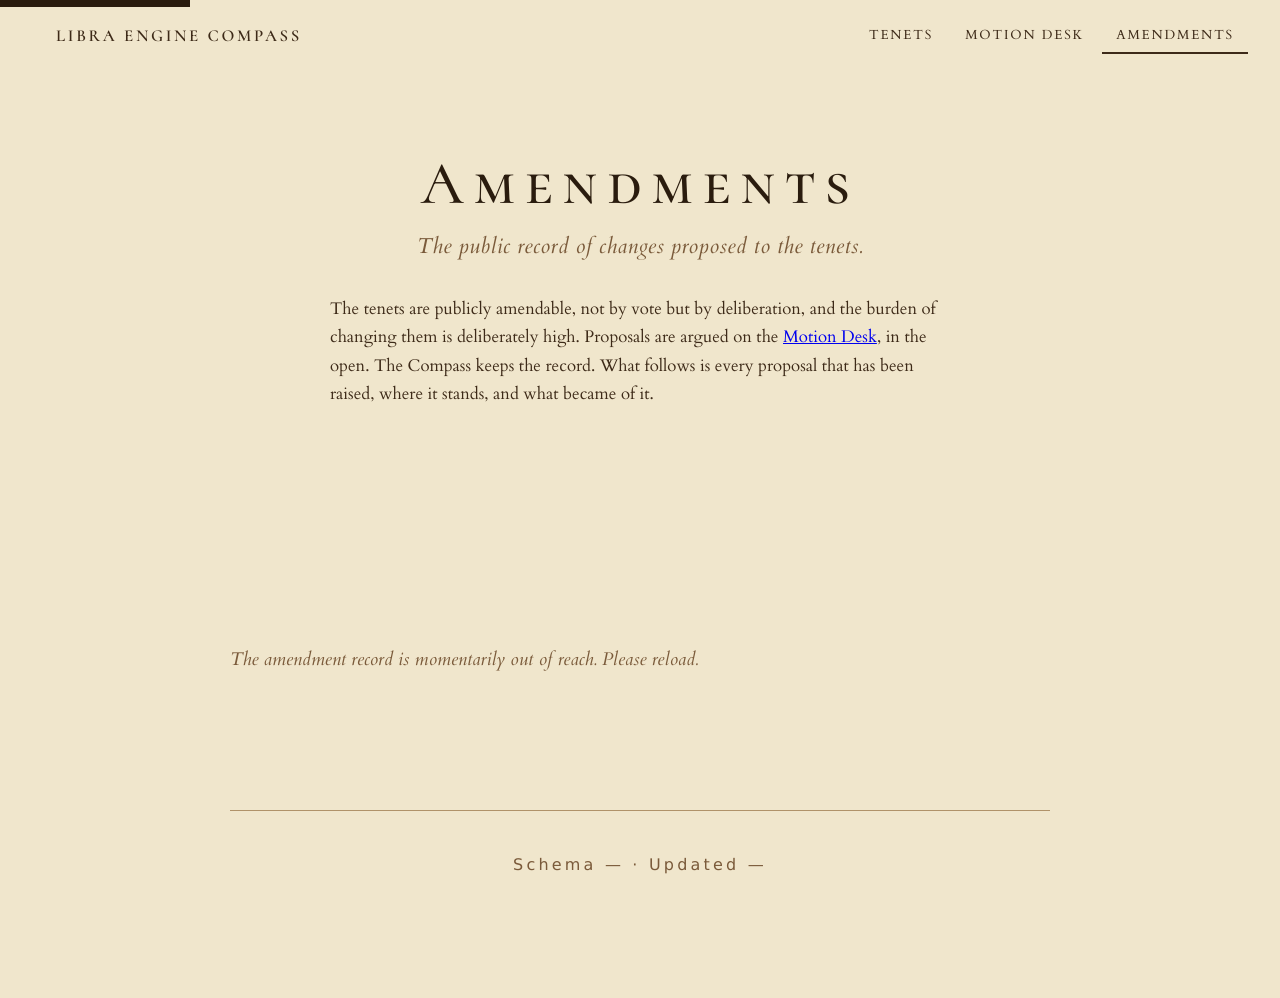
==== backend/governance/static/amendments/index.html @ 4e9e2b90 "Decoupling Part 2 Cut 2: the legislature (venue + write-back + edition adoption) The lecg governance" ====
<!DOCTYPE html>
<html lang="en">
<head>
  <meta charset="UTF-8">
  <meta name="viewport" content="width=device-width, initial-scale=1.0">
  <title>Amendments &middot; Libra Engine Compass</title>
  <meta name="description" content="The public record of amendments to the tenets: proposals raised, deliberated, ratified, covered, and rejected. The standard is publicly amendable, not by vote but by deliberation.">
  <link rel="canonical" href="https://lecg.libraengine.com/amendments/">
  <meta property="og:type" content="website">
  <meta property="og:url" content="https://lecg.libraengine.com/amendments/">
  <meta property="og:title" content="Amendments &middot; Libra Engine Compass">
  <meta property="og:description" content="The public record of amendments to the tenets.">

  <link rel="preconnect" href="https://fonts.googleapis.com">
  <link rel="preconnect" href="https://fonts.gstatic.com" crossorigin>
  <link href="https://fonts.googleapis.com/css2?family=Cardo:ital,wght@0,400;0,700;1,400&family=Cormorant+SC:wght@400;500;600;700&display=swap" rel="stylesheet">

  <link rel="stylesheet" href="amendments.css">
  <link rel="stylesheet" href="../venue.css">
</head>
<body>
  <a class="skip-nav" href="#main">Skip to content</a>

  <header class="lecg-header">
    <a class="lecg-wordmark" href="/" aria-label="Libra Engine Compass governance home">
      <span class="lecg-wordmark-mark" aria-hidden="true"></span>
      <span>Libra Engine Compass</span>
    </a>
    <nav class="lecg-nav" aria-label="Governance sections">
      <a href="/tenets/">Tenets</a>
      <a href="/motion-desk/">Motion Desk</a>
      <a href="/amendments/" aria-current="page">Amendments</a>
    </nav>
  </header>

  <main id="main" class="am-main">

    <section class="am-hero">
      <h1 class="am-title">Amendments</h1>
      <p class="am-kicker">The public record of changes proposed to the tenets.</p>
      <p class="am-preamble">
        The tenets are publicly amendable, not by vote but by deliberation,
        and the burden of changing them is deliberately high. Proposals are
        argued on the <a href="/motion-desk/">Motion Desk</a>, in the open.
        The Compass keeps the record. What follows is every proposal that has
        been raised, where it stands, and what became of it.
      </p>
      <div class="am-cta-row" id="venue-cta">
        <!-- populated from venue in the amendment log -->
      </div>
    </section>

    <section class="am-thresholds" aria-label="Ratification thresholds">
      <div class="am-thresh-grid" id="thresholds"></div>
    </section>

    <section class="am-sections" id="sections" aria-label="Amendments by status">
      <!-- one .am-group per status; populated from amendments[] -->
    </section>

    <footer class="am-footer">
      <p class="footer-note">Schema <span id="schema-version">&mdash;</span> &middot; Updated <span id="updated-at">&mdash;</span></p>
    </footer>

  </main>

  <script src="../js/lecg-auth.js"></script>
  <script src="amendments.js"></script>
</body>
</html>
---- backend/governance/static/amendments/amendments.css ----
/* ==========================================================================
   Amendments — public record of proposals, deliberations, and outcomes.
   Shares the tenets-page aesthetic (Cardo + Cormorant SC, dark base).
   ========================================================================== */

:root {
  /* Cream/brown deliberation palette. Matches motion-desk. The
     tenets page stays dark on purpose -- the constitution and the
     room where it's deliberated should not look the same. */
  --am-bg: #f0e6cc;            /* page background */
  --am-bg-soft: #e6dcbf;       /* cards, panels, modal */
  --am-ink: #3d2a18;           /* body text */
  --am-ink-bright: #2a1c0e;    /* headings */
  --am-ink-dim: #7a5a3a;       /* chrome, meta, italic copy */
  --am-rule: #b09269;          /* borders */
  --am-gold: #a07a2a;          /* gold accent deepened for cream */
  --am-proposed: #1e5fb0;
  --am-deliberating: #966619;
  --am-ratified: #1f8a3a;
  --am-covered: #6f5635;
  --am-rejected: #b02824;

  /* Type stacks. Cormorant SC is reserved for actual heading titles
     only (page H1, group H2s, modal H2). All other chrome uses the
     system sans stack. */
  --am-font-title: 'Cormorant SC', serif;
  --am-font-chrome: -apple-system, BlinkMacSystemFont, "Segoe UI", system-ui, sans-serif;
}

*, *::before, *::after { box-sizing: border-box; }

html, body {
  margin: 0;
  padding: 0;
  background: var(--am-bg);
  color: var(--am-ink);
}

body {
  font-family: 'Cardo', Georgia, 'Times New Roman', serif;
  font-size: 18px;
  line-height: 1.7;
  -webkit-font-smoothing: antialiased;
  -moz-osx-font-smoothing: grayscale;
  text-rendering: geometricPrecision;
}

.sr-only {
  position: absolute; width: 1px; height: 1px;
  padding: 0; margin: -1px; overflow: hidden;
  clip: rect(0, 0, 0, 0); white-space: nowrap; border: 0;
}

.skip-nav {
  position: absolute; top: -40px; left: 0;
  background: var(--am-ink-bright); color: var(--am-bg);
  padding: 8px 16px; z-index: 100;
  text-decoration: none;
  font-family: var(--am-font-chrome);
  letter-spacing: 0.08em;
}
.skip-nav:focus { top: 0; }

/* ─── Header ──────────────────────────────────────────────────────── */

.am-header {
  display: flex;
  justify-content: flex-start;
  align-items: center;
  padding: 20px 32px;
  border-bottom: 1px solid var(--am-rule);
  background: var(--am-bg);
}

.back-link {
  display: inline-flex;
  align-items: center;
  gap: 10px;
  color: var(--am-ink);
  text-decoration: none;
  font-family: var(--am-font-chrome);
  font-weight: 500;
  font-size: 0.95rem;
  letter-spacing: 0.12em;
  transition: color 0.2s;
}
.back-link:hover { color: var(--am-ink-bright); }
.back-link svg { display: block; }

/* ─── Main layout ─────────────────────────────────────────────────── */

.am-main {
  max-width: 1100px;
  margin: 0 auto;
  padding: 80px 32px 120px;
}

/* ─── Hero ────────────────────────────────────────────────────────── */

.am-hero {
  max-width: 720px;
  margin: 0 auto 80px;
  text-align: center;
}

.am-title {
  font-family: var(--am-font-title);
  font-weight: 500;
  font-size: clamp(2.4rem, 5vw, 3.8rem);
  letter-spacing: 0.16em;
  color: var(--am-ink-bright);
  margin: 0 0 12px;
  line-height: 1.1;
}

.am-under-dev {
  display: block;
  text-align: center;
  font-family: -apple-system, BlinkMacSystemFont, "Segoe UI", system-ui, sans-serif;
  font-weight: 800;
  font-size: clamp(1.1rem, 2.2vw, 1.5rem);
  letter-spacing: 0.38em;
  color: var(--am-gold);
  margin: 20px auto 28px;
  padding: 12px 0;
  max-width: 560px;
  border-top: 2px solid var(--am-gold);
  border-bottom: 2px solid var(--am-gold);
}

.am-kicker {
  font-family: 'Cardo', serif;
  font-style: italic;
  font-size: 1.35rem;
  color: var(--am-ink-dim);
  margin: 0 0 32px;
  letter-spacing: 0.02em;
  line-height: 1.5;
}

.am-preamble {
  font-size: 1.05rem;
  line-height: 1.7;
  color: var(--am-ink);
  margin: 0 auto 40px;
  max-width: 620px;
  text-align: left;
}

.am-cta-row {
  display: flex;
  gap: 16px;
  justify-content: center;
  flex-wrap: wrap;
}

.am-cta {
  display: inline-flex;
  align-items: center;
  gap: 10px;
  padding: 12px 22px;
  border: 1px solid var(--am-rule);
  border-radius: 2px;
  background: var(--am-bg-soft);
  color: var(--am-ink-bright);
  text-decoration: none;
  font-family: var(--am-font-chrome);
  font-weight: 500;
  font-size: 0.95rem;
  letter-spacing: 0.16em;
  text-transform: uppercase;
  transition: border-color 0.2s, color 0.2s;
}
.am-cta:hover {
  border-color: var(--am-gold);
  color: var(--am-gold);
}
.am-cta-note {
  font-family: 'Cardo', serif;
  font-style: italic;
  font-size: 1.1rem;
  line-height: 1.55;
  color: var(--am-ink-dim);
  margin: 14px 0 0;
  max-width: 520px;
  margin-left: auto;
  margin-right: auto;
}

/* ─── Thresholds ──────────────────────────────────────────────────── */

.am-thresholds {
  max-width: 820px;
  margin: 0 auto 100px;
}

.am-thresh-grid {
  display: grid;
  grid-template-columns: repeat(3, 1fr);
  gap: 24px;
}

.am-thresh {
  padding: 22px 20px;
  border: 1px solid var(--am-rule);
  background: var(--am-bg-soft);
  text-align: center;
}

.am-thresh-value {
  font-family: var(--am-font-chrome);
  font-size: 2.2rem;
  font-weight: 600;
  color: var(--am-ink-bright);
  line-height: 1;
  margin: 0 0 6px;
}

.am-thresh-label {
  font-family: var(--am-font-chrome);
  font-size: 0.8rem;
  letter-spacing: 0.16em;
  color: var(--am-ink-dim);
  margin: 0;
  text-transform: uppercase;
}

/* ─── Venue modal ─────────────────────────────────────────────────── */

.am-modal[hidden] { display: none; }

.am-modal {
  position: fixed;
  inset: 0;
  z-index: 1000;
  display: flex;
  align-items: center;
  justify-content: center;
  padding: 24px;
}

.am-modal-backdrop {
  position: absolute;
  inset: 0;
  background: rgba(8, 8, 14, 0.78);
  cursor: pointer;
}

.am-modal-card {
  position: relative;
  z-index: 1;
  max-width: 460px;
  width: 100%;
  background: var(--am-bg-soft);
  border: 1px solid var(--am-gold);
  border-radius: 2px;
  padding: 36px 32px 28px;
  box-shadow: 0 24px 60px rgba(0, 0, 0, 0.45);
  text-align: center;
  animation: am-modal-in 0.18s ease-out;
}

@keyframes am-modal-in {
  from { opacity: 0; transform: translateY(8px) scale(0.98); }
  to   { opacity: 1; transform: none; }
}

.am-modal-close {
  position: absolute;
  top: 8px;
  right: 12px;
  background: transparent;
  border: none;
  color: var(--am-ink-dim);
  font-size: 1.6rem;
  line-height: 1;
  padding: 4px 8px;
  cursor: pointer;
  transition: color 0.2s;
}
.am-modal-close:hover,
.am-modal-close:focus-visible {
  color: var(--am-ink-bright);
  outline: none;
}

.am-modal-title {
  font-family: var(--am-font-title);
  font-weight: 500;
  font-size: 1.6rem;
  letter-spacing: 0.18em;
  text-transform: uppercase;
  color: var(--am-gold);
  margin: 0 0 14px;
}

.am-modal-body {
  font-family: 'Cardo', serif;
  font-size: 1rem;
  line-height: 1.65;
  color: var(--am-ink);
  margin: 0;
}

body.am-modal-open {
  overflow: hidden;
}

/* ─── Examples toggle + banner ────────────────────────────────────── */

.am-toggle-row {
  max-width: 820px;
  margin: 0 auto 40px;
  text-align: center;
}

.am-toggle-btn {
  display: inline-block;
  padding: 12px 22px;
  border: 1px solid var(--am-rule);
  border-radius: 2px;
  background: transparent;
  color: var(--am-ink-dim);
  font-family: var(--am-font-chrome);
  font-weight: 500;
  font-size: 0.9rem;
  letter-spacing: 0.16em;
  text-transform: uppercase;
  cursor: pointer;
  transition: border-color 0.2s, color 0.2s;
}
.am-toggle-btn:hover,
.am-toggle-btn:focus-visible {
  border-color: var(--am-gold);
  color: var(--am-gold);
  outline: none;
}
.am-toggle-btn[aria-pressed="true"] {
  color: var(--am-gold);
  border-color: var(--am-gold);
}

.am-examples-banner {
  max-width: 820px;
  margin: 0 auto 40px;
  padding: 16px 22px;
  border: 1px solid var(--am-gold);
  border-radius: 2px;
  background: var(--am-bg-soft);
}

.am-examples-banner p {
  font-family: 'Cardo', serif;
  font-size: 0.98rem;
  line-height: 1.6;
  color: var(--am-ink);
  margin: 0;
}

.am-examples-banner strong {
  font-family: var(--am-font-chrome);
  font-weight: 600;
  letter-spacing: 0.1em;
  text-transform: uppercase;
  color: var(--am-gold);
  margin-right: 8px;
}

/* ─── Sections (status groups) ────────────────────────────────────── */

.am-sections {
  display: flex;
  flex-direction: column;
  gap: 80px;
  max-width: 820px;
  margin: 0 auto;
}

.am-group {
  position: relative;
  padding-left: 32px;
  border-left: 1px solid var(--status-color, var(--am-rule));
}

.am-group-header {
  margin: 0 0 24px;
}

.am-group-label {
  font-family: var(--am-font-title);
  font-weight: 600;
  font-size: clamp(1.5rem, 2.6vw, 2rem);
  letter-spacing: 0.18em;
  color: var(--am-ink-bright);
  margin: 0 0 4px;
  line-height: 1;
}

.am-group-count {
  font-family: var(--am-font-chrome);
  font-size: 0.85rem;
  letter-spacing: 0.14em;
  color: var(--status-color, var(--am-ink-dim));
  margin: 0;
  text-transform: uppercase;
}

.am-group-description {
  font-family: 'Cardo', serif;
  font-style: italic;
  font-size: 1.2rem;
  line-height: 1.6;
  color: var(--am-ink-dim);
  margin: 0 0 24px;
  max-width: 620px;
}

.am-empty {
  font-family: 'Cardo', serif;
  font-style: italic;
  font-size: 1.15rem;
  line-height: 1.55;
  color: var(--am-ink-dim);
  margin: 0;
  padding: 16px 0;
}

/* ─── Amendment card ──────────────────────────────────────────────── */

.am-card {
  position: relative;
  padding: 22px 24px;
  margin: 0 0 18px;
  background: var(--am-bg-soft);
  border: 1px solid var(--am-rule);
  border-radius: 2px;
}

.am-card-id {
  font-family: var(--am-font-chrome);
  font-size: 0.75rem;
  letter-spacing: 0.18em;
  color: var(--status-color, var(--am-ink-dim));
  margin: 0 0 6px;
  text-transform: uppercase;
}

.am-card-title {
  font-family: -apple-system, BlinkMacSystemFont, "Segoe UI", system-ui, sans-serif;
  font-size: 1.2rem;
  font-weight: 700;
  line-height: 1.3;
  letter-spacing: -0.01em;
  color: var(--am-ink-bright);
  margin: 0 0 12px;
}

.am-card-meta {
  display: flex;
  flex-wrap: wrap;
  gap: 18px;
  font-family: 'Cardo', serif;
  font-size: 0.92rem;
  color: var(--am-ink-dim);
  margin: 0 0 14px;
}
.am-card-meta b {
  font-weight: 700;
  color: var(--am-ink);
}

.am-card-section {
  margin: 14px 0 0;
}
.am-card-section h4 {
  font-family: var(--am-font-chrome);
  font-size: 0.78rem;
  letter-spacing: 0.16em;
  color: var(--am-ink-dim);
  margin: 0 0 4px;
  text-transform: uppercase;
}
.am-card-section p {
  font-family: 'Cardo', serif;
  font-size: 1rem;
  line-height: 1.6;
  color: var(--am-ink);
  margin: 0;
}

.am-progress {
  margin: 14px 0 6px;
}
.am-progress-bar {
  position: relative;
  height: 6px;
  background: var(--am-rule);
  border-radius: 3px;
  overflow: hidden;
}
.am-progress-fill {
  position: absolute;
  top: 0; left: 0;
  height: 100%;
  background: var(--status-color, var(--am-proposed));
  border-radius: 3px;
  transition: width 0.4s ease-out;
}
.am-progress-label {
  font-family: var(--am-font-chrome);
  font-size: 0.75rem;
  letter-spacing: 0.14em;
  color: var(--am-ink-dim);
  margin: 6px 0 0;
  text-transform: uppercase;
}

.am-card-cta {
  display: inline-flex;
  align-items: center;
  gap: 6px;
  margin: 14px 0 0;
  color: var(--status-color, var(--am-ink));
  font-family: var(--am-font-chrome);
  font-size: 0.85rem;
  letter-spacing: 0.14em;
  text-transform: uppercase;
  text-decoration: none;
  border-bottom: 1px solid transparent;
  transition: border-color 0.2s;
}
.am-card-cta:hover { border-bottom-color: var(--status-color, var(--am-ink)); }

/* ─── Footer ──────────────────────────────────────────────────────── */

.am-footer {
  margin: 120px auto 0;
  padding-top: 40px;
  border-top: 1px solid var(--am-rule);
  text-align: center;
  max-width: 820px;
}

.footer-note {
  font-family: var(--am-font-chrome);
  font-size: 1rem;
  letter-spacing: 0.2em;
  color: var(--am-ink-dim);
  margin: 0;
}

/* ─── Mobile ──────────────────────────────────────────────────────── */

@media (max-width: 640px) {
  .am-main { padding: 48px 20px 80px; }
  .am-hero { margin-bottom: 56px; }
  .am-thresh-grid { grid-template-columns: 1fr; gap: 14px; }
  .am-thresholds { margin-bottom: 64px; }
  .am-sections { gap: 56px; }
  .am-group { padding-left: 20px; }
  .am-card { padding: 18px 16px; }
  .am-card-meta { gap: 12px; font-size: 0.88rem; }
}
---- backend/governance/static/venue.css ----
/* ==========================================================================
   Libra Engine Compass governance venue -- shared standalone header + nav.
   Reuses the cream/brown deliberation tokens declared in motion-desk.css
   (--md-*), so this file only styles the venue chrome, not the palette.
   ========================================================================== */

.lecg-header {
  display: flex;
  flex-wrap: wrap;
  justify-content: space-between;
  align-items: center;
  gap: 16px;
  padding: 18px 32px;
  border-bottom: 1px solid var(--md-rule);
  background: var(--md-bg);
}

.lecg-wordmark {
  display: inline-flex;
  align-items: center;
  gap: 10px;
  color: var(--md-ink-bright);
  text-decoration: none;
  font-family: 'Cormorant SC', serif;
  font-weight: 600;
  font-size: 1.05rem;
  letter-spacing: 0.16em;
  text-transform: uppercase;
  transition: color 0.2s;
}
.lecg-wordmark:hover { color: var(--md-gold); }

.lecg-wordmark-mark {
  width: 14px;
  height: 14px;
  border: 2px solid var(--md-gold);
  border-radius: 50%;
  position: relative;
  flex: 0 0 auto;
}
.lecg-wordmark-mark::after {
  content: '';
  position: absolute;
  top: 50%;
  left: 50%;
  width: 2px;
  height: 7px;
  background: var(--md-gold);
  transform: translate(-50%, -85%) rotate(28deg);
  transform-origin: bottom center;
}

.lecg-nav {
  display: flex;
  flex-wrap: wrap;
  gap: 6px 4px;
}
.lecg-nav a {
  padding: 6px 14px;
  color: var(--md-ink-dim);
  text-decoration: none;
  font-family: var(--md-font-chrome);
  font-weight: 500;
  font-size: 0.82rem;
  letter-spacing: 0.14em;
  text-transform: uppercase;
  border-bottom: 2px solid transparent;
  transition: color 0.2s, border-color 0.2s;
}
.lecg-nav a:hover { color: var(--md-ink-bright); }
.lecg-nav a[aria-current="page"] {
  color: var(--md-gold);
  border-bottom-color: var(--md-gold);
}

/* Participation notice -- shown when a write action (file a motion, post an
   argument) is attempted while shared sign-in is still being wired. Reuses the
   cream/brown gate surface from motion-desk.css. */
.lecg-notice {
  max-width: 720px;
  margin: 0 auto 60px;
  padding: 22px 26px;
  background: var(--md-bg-soft);
  border: 1px solid var(--md-gold);
  border-left: 3px solid var(--md-gold);
  border-radius: 2px;
}
.lecg-notice[hidden] { display: none; }
.lecg-notice-title {
  font-family: var(--md-font-title);
  font-size: 1rem;
  letter-spacing: 0.16em;
  text-transform: uppercase;
  color: var(--md-ink-bright);
  margin: 0 0 8px;
  font-weight: 600;
}
.lecg-notice-body {
  font-family: 'Cardo', serif;
  font-size: 1rem;
  line-height: 1.6;
  color: var(--md-ink);
  margin: 0;
}

/* Landing page: three doors instead of two. */
.lecg-door-grid {
  grid-template-columns: repeat(3, 1fr);
}

@media (max-width: 900px) {
  .lecg-door-grid { grid-template-columns: 1fr; }
}

@media (max-width: 640px) {
  .lecg-header { padding: 16px 20px; }
}
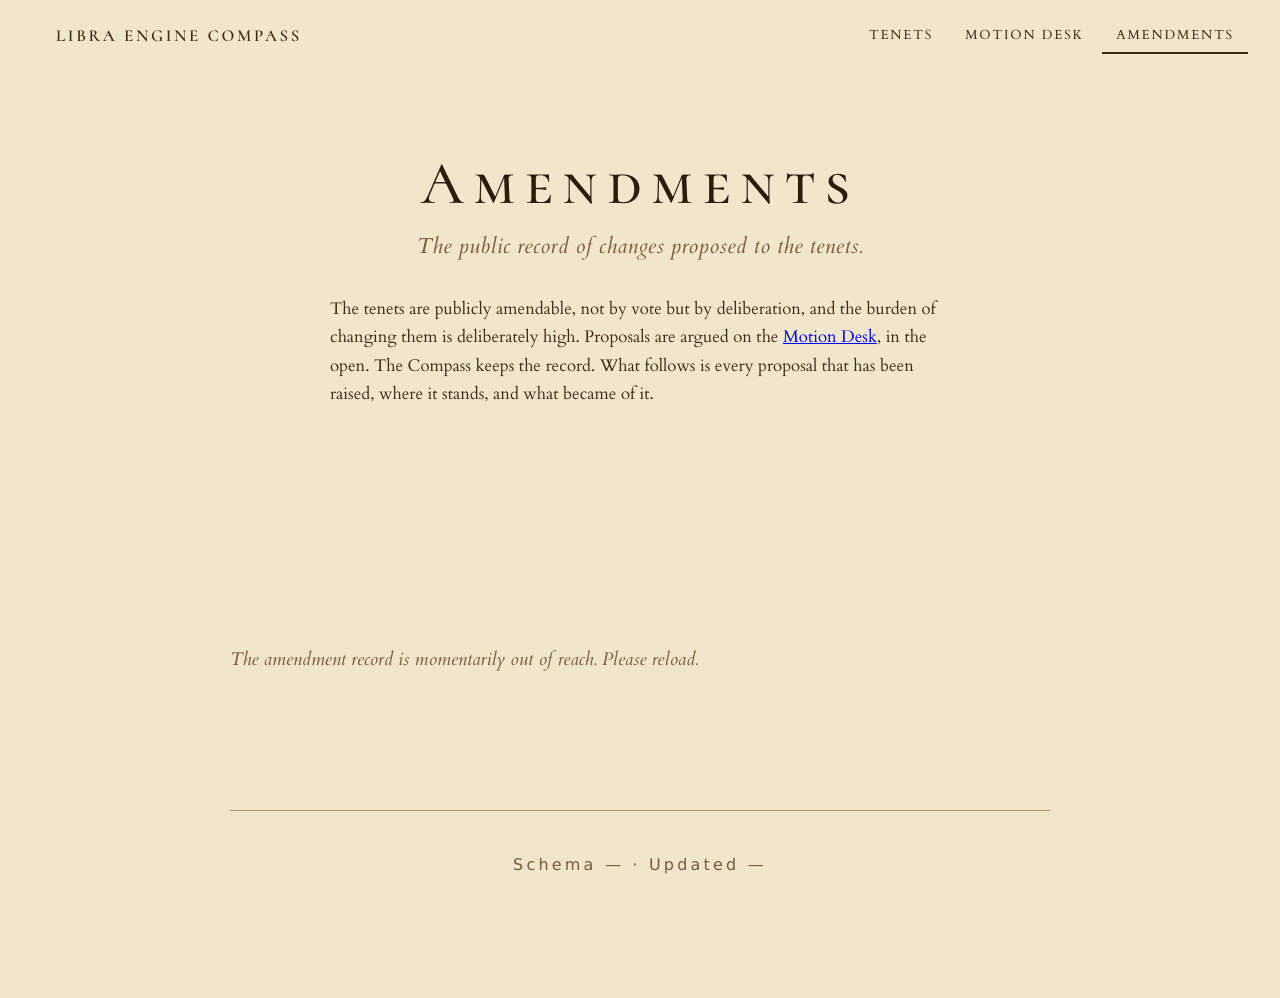
==== commit 5967ebfb: "Remove skip-nav link + styles from governance/tenets pages Strips the "Skip to content" a11y link an" ====
--- a/backend/governance/static/amendments/index.html
+++ b/backend/governance/static/amendments/index.html
@@ -19,7 +19,6 @@
   <link rel="stylesheet" href="../venue.css">
 </head>
 <body>
-  <a class="skip-nav" href="#main">Skip to content</a>
 
   <header class="lecg-header">
     <a class="lecg-wordmark" href="/" aria-label="Libra Engine Compass governance home">
--- a/backend/governance/static/amendments/amendments.css
+++ b/backend/governance/static/amendments/amendments.css
@@ -51,15 +51,6 @@
   clip: rect(0, 0, 0, 0); white-space: nowrap; border: 0;
 }
 
-.skip-nav {
-  position: absolute; top: -40px; left: 0;
-  background: var(--am-ink-bright); color: var(--am-bg);
-  padding: 8px 16px; z-index: 100;
-  text-decoration: none;
-  font-family: var(--am-font-chrome);
-  letter-spacing: 0.08em;
-}
-.skip-nav:focus { top: 0; }
 
 /* ─── Header ──────────────────────────────────────────────────────── */
 
